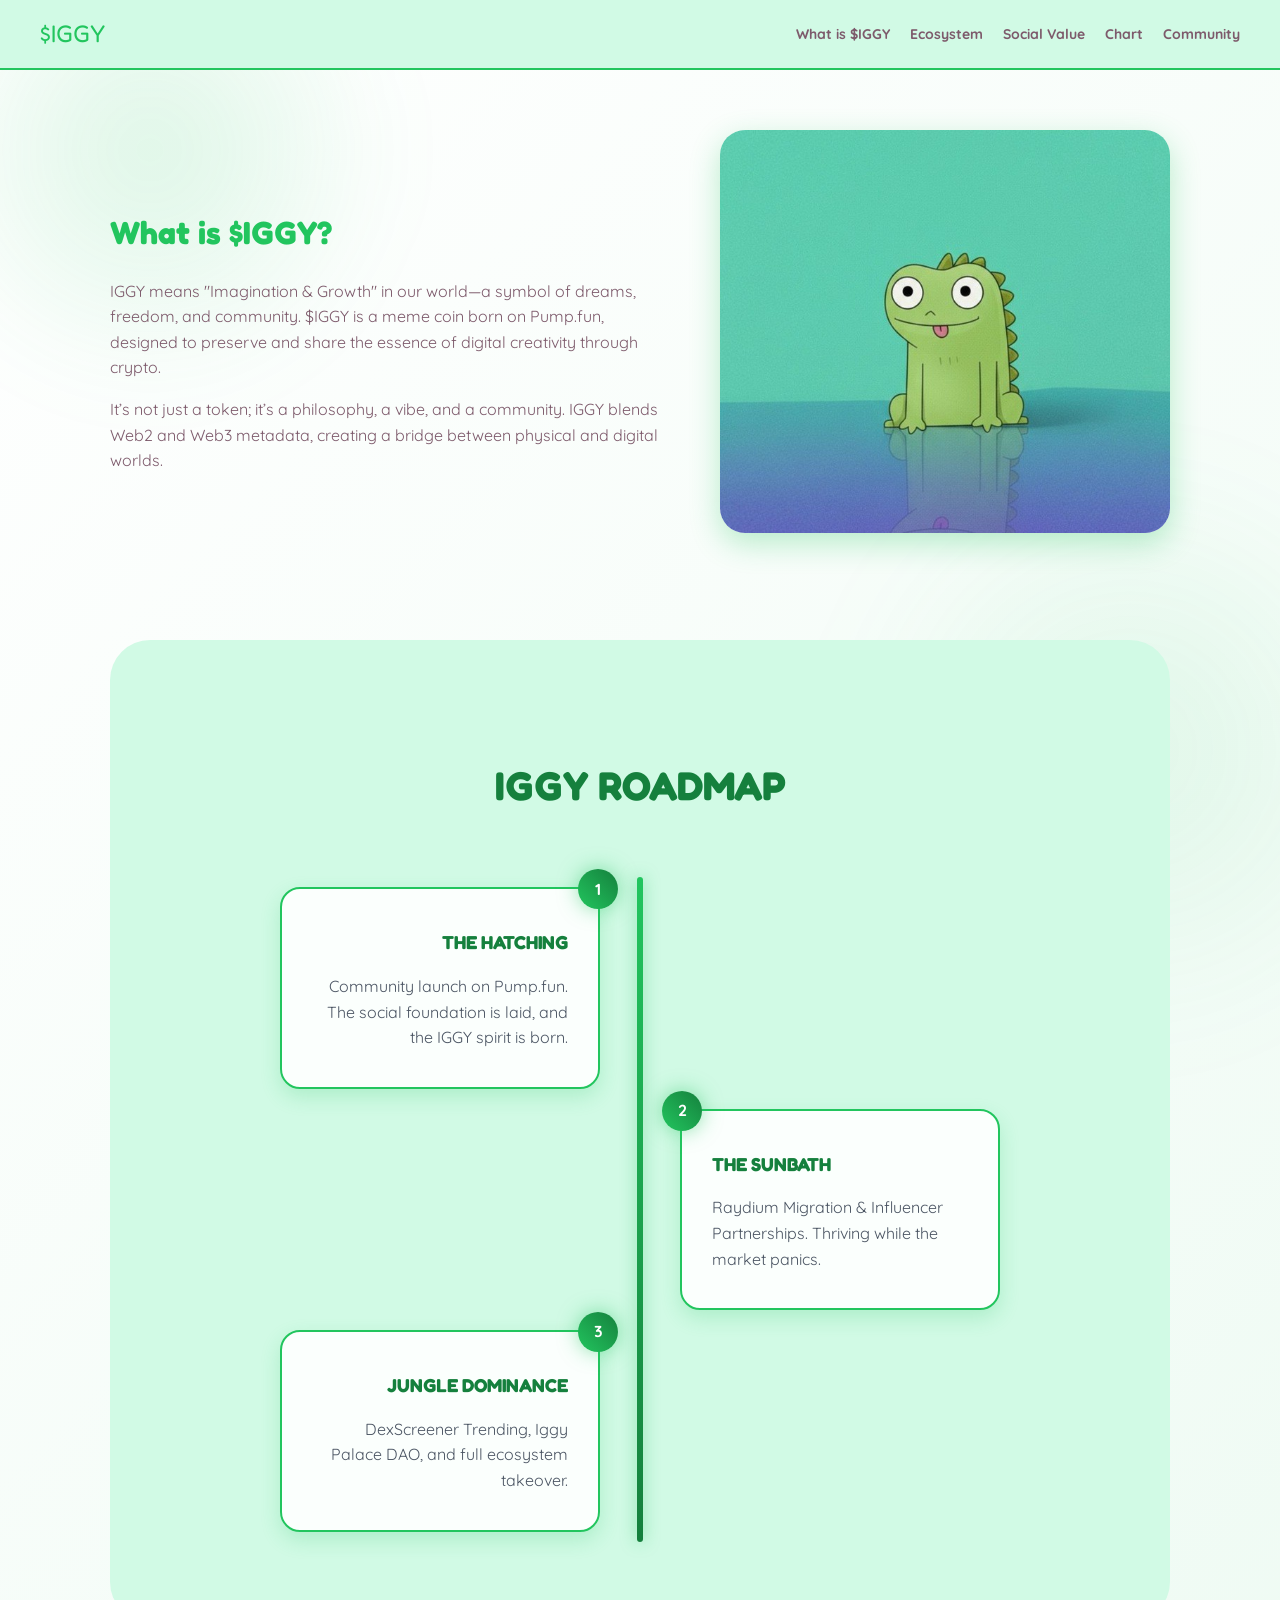
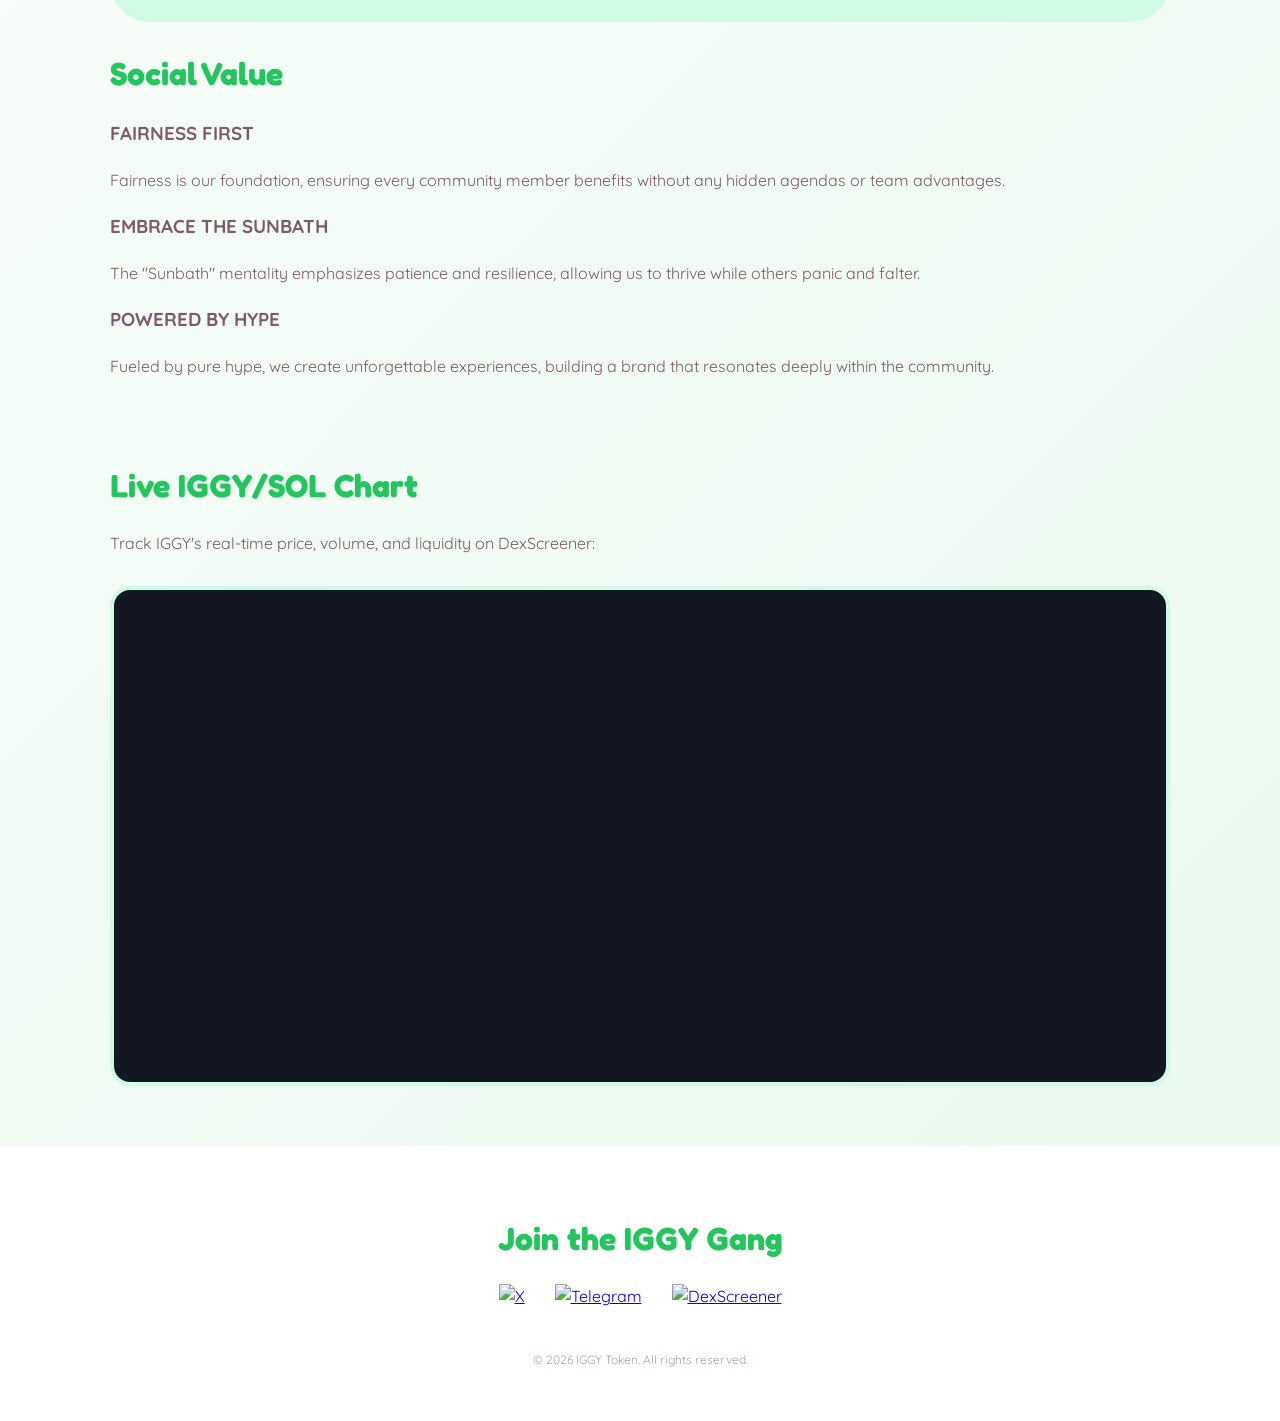
==== index.html @ 762c138a "Rename iggy.html to index.html" ====
<!DOCTYPE html>
<html lang="en">
<head>
    <meta charset="UTF-8">
    <meta name="viewport" content="width=device-width, initial-scale=1.0">
    <title>$IGGY The Baddas Crew</title>
    
    <link href="https://fonts.googleapis.com/css2?family=Fredoka+One&family=Quicksand:wght@500;700&display=swap" rel="stylesheet">
    
    <link rel="stylesheet" href="style.css">
</head>
<body>

    <nav>
        <a href="#" class="logo-area">
            $IGGY
        </a>
        <div class="nav-links">
            <a href="#about">What is $IGGY</a>
            <a href="#ecosystem">Ecosystem</a>
            <a href="#social">Social Value</a>
            <a href="#chart">Chart</a>
            <a href="#community">Community</a>
        </div>
    </nav>

    <div class="container">
        
        <section id="about" class="section-split">
            <div class="content-box">
                <h2>What is $IGGY?</h2>
                <p>IGGY means "Imagination & Growth" in our world—a symbol of dreams, freedom, and community. $IGGY is a meme coin born on Pump.fun, designed to preserve and share the essence of digital creativity through crypto.</p>
                <p>It’s not just a token; it’s a philosophy, a vibe, and a community. IGGY blends Web2 and Web3 metadata, creating a bridge between physical and digital worlds.</p>
            </div>
            <div class="image-box">
                <img src="images/IGGY HERO.jpg" alt="IGGY Character">
            </div>
        </section>

<section id="ecosystem" class="roadmap-container">
    <h2 class="roadmap-title">IGGY ROADMAP</h2>
    
    <div class="timeline">
        <div class="timeline-item left">
            <div class="timeline-content">
                <span class="step-tag">1</span>
                <h3>THE HATCHING</h3>
                <p>Community launch on Pump.fun. The social foundation is laid, and the IGGY spirit is born.</p>
                <div class="neon-line"></div>
            </div>
        </div>

        <div class="timeline-item right">
            <div class="timeline-content">
                <span class="step-tag">2</span>
                <h3>THE SUNBATH</h3>
                <p>Raydium Migration & Influencer Partnerships. Thriving while the market panics.</p>
                <div class="neon-line"></div>
            </div>
        </div>

        <div class="timeline-item left">
            <div class="timeline-content">
                <span class="step-tag">3</span>
                <h3>JUNGLE DOMINANCE</h3>
                <p>DexScreener Trending, Iggy Palace DAO, and full ecosystem takeover.</p>
                <div class="neon-line"></div>
            </div>
        </div>
    </div>
</section>

        <section id="social" style="text-align: left; margin-bottom: 80px;">
            <h2>Social Value</h2>
    <div class="value-item">
        <h3>FAIRNESS FIRST</h3>
        <p>Fairness is our foundation, ensuring every community member benefits without any hidden agendas or team advantages.</p>
    </div>

    <div class="value-item">
        <h3>EMBRACE THE SUNBATH</h3>
        <p>The "Sunbath" mentality emphasizes patience and resilience, allowing us to thrive while others panic and falter.</p>
    </div>

    <div class="value-item">
        <h3>POWERED BY HYPE</h3>
        <p>Fueled by pure hype, we create unforgettable experiences, building a brand that resonates deeply within the community.</p>
    </div>
</section>
        </section>

        <section id="chart">
            <h2>Live IGGY/SOL Chart</h2>
            <p>Track IGGY's real-time price, volume, and liquidity on DexScreener:</p>
            
            <div class="chart-container">
                <iframe 
                    height="100%" 
                    width="100%" 
                    id="dexscreener-embed" 
                    src="https://dexscreener.com/solana/JBa7x88fvn6piMPLtYzxrgA8dVePBBKxD5bsQVLEpump?embed=1&info=0&swaps=1" 
                    frameborder="0" 
                    allow="clipboard-write" 
                    allowfullscreen>
                </iframe>
            </div>
        </section>

    </div>

    <footer class="social-footer" id="community">
        <h2>Join the IGGY Gang</h2>
        <div class="social-icons">
            <a href="https://x.com/iggy_iguana_sol" target="_blank">
                <img src="https://cdn-icons-png.flaticon.com/512/733/733579.png" alt="X">
            </a>
            <a href="https://t.me/The_Iguana_Iggy" target="_blank">
                <img src="https://cdn-icons-png.flaticon.com/512/2111/2111646.png" alt="Telegram">
            </a>
            <a href="https://dexscreener.com/solana/ddopgv7kpfcjldgk4bumfcmhpevyxrppeqwljmugxhev" target="_blank">
                <img src="https://cdn-icons-png.flaticon.com/512/4436/4436481.png" alt="DexScreener">
            </a>
        </div>
        <p style="margin-top: 40px; font-size: 12px; opacity: 0.6;">© 2026 IGGY Token. All rights reserved.</p>
    </footer>

    <script src="script.js"></script>
</body>
</html>
---- style.css ----
:root {
    --pink-accent: #22C55E;
    --pink-light: #D1FAE5;
    --text-color: #7d5a6b;
    --white: #ffffff;
}

* {
    box-sizing: border-box;
    scroll-behavior: smooth;
}

body {
    margin: 0;
    padding: 0;
    font-family: 'Quicksand', sans-serif;
    background: linear-gradient(-45deg, #ffffff, #F0FDF4, #E0F7E9, #ffffff);
    background-size: 400% 400%;
    animation: gradient 15s ease infinite;
    color: var(--text-color);
    line-height: 1.6;
    position: relative;
    overflow-x: hidden;
}

body::before {
    content: '';
    position: fixed;
    width: 500px;
    height: 500px;
    background: radial-gradient(circle, rgba(34, 197, 94, 0.15) 0%, transparent 70%);
    border-radius: 40%;
    top: -100px;
    left: -100px;
    filter: blur(40px);
    animation: float 8s ease-in-out infinite;
    z-index: -1;
}

body::after {
    content: '';
    position: fixed;
    width: 600px;
    height: 600px;
    background: radial-gradient(circle, rgba(34, 197, 94, 0.1) 0%, transparent 70%);
    border-radius: 35%;
    bottom: -150px;
    right: -150px;
    filter: blur(50px);
    animation: float-reverse 10s ease-in-out infinite;
    z-index: -1;
}

@keyframes gradient {
    0% {
        background-position: 0% 50%;
    }
    50% {
        background-position: 100% 50%;
    }
    100% {
        background-position: 0% 50%;
    }
}

@keyframes float {
    0%, 100% {
        transform: translate(0, 0) rotate(0deg);
    }
    50% {
        transform: translate(30px, -30px) rotate(180deg);
    }
}

@keyframes float-reverse {
    0%, 100% {
        transform: translate(0, 0) rotate(180deg);
    }
    50% {
        transform: translate(-30px, 30px) rotate(0deg);
    }
}

/* --- NAVIGATION --- */
nav {
    background-color: var(--pink-light);
    padding: 15px 40px;
    display: flex;
    justify-content: space-between;
    align-items: center;
    border-bottom: 2px solid var(--pink-accent);
    position: sticky;
    top: 0;
    z-index: 1000;
}

.logo-area {
    display: flex;
    align-items: center;
    gap: 10px;
    font-family: 'Fredoka One', cursive;
    font-size: 24px;
    color: var(--pink-accent);
    text-decoration: none;
}

.nav-links {
    display: flex;
    gap: 20px;
}

.nav-links a {
    text-decoration: none;
    color: var(--text-color);
    font-weight: 700;
    font-size: 14px;
    transition: color 0.3s;
}

.nav-links a:hover {
    color: var(--pink-accent);
}

/* --- HERO / ABOUT SECTION --- */
.container {
    max-width: 1100px;
    margin: 0 auto;
    padding: 60px 20px;
}

.section-split {
    display: flex;
    align-items: center;
    gap: 50px;
    margin-bottom: 100px;
}

.content-box {
    flex: 1;
}

.image-box img {
    width: 100%;
    max-width: 450px;
    border-radius: 25px;
    /* Match the subtle shadow from your screenshots */
    box-shadow: 0 10px 30px rgba(34, 197, 94, 0.3);
}

h2 {
    font-family: 'Fredoka One', cursive;
    font-size: 32px;
    color: var(--pink-accent);
    margin-bottom: 20px;
}

.roadmap-container {
    background: #D1FAE5; /* Light green */
    padding: 80px 20px;
    border-radius: 40px;
    position: relative;
    overflow: hidden;
}

.roadmap-title {
    text-align: center;
    color: #15803d; /* Dark green */
    text-shadow: none;
    font-size: 40px;
    margin-bottom: 60px;
    font-weight: 900;
}

/* The Glowing Path Line */
.timeline {
    position: relative;
    max-width: 800px;
    margin: 0 auto;
}

.timeline::after {
    content: '';
    position: absolute;
    width: 6px;
    background: linear-gradient(to bottom, #22C55E, #15803d);
    box-shadow: 0 0 15px rgba(34, 197, 94, 0.5);
    top: 0;
    bottom: 0;
    left: 50%;
    margin-left: -3px;
    border-radius: 10px;
}

/* Timeline Items */
.timeline-item {
    padding: 10px 40px;
    position: relative;
    background: inherit;
    width: 50%;
}

.timeline-item.left { left: 0; text-align: right; }
.timeline-item.right { left: 50%; text-align: left; }

/* The Glass Content Box */
.timeline-content {
    padding: 20px 30px;
    background: rgba(255, 255, 255, 0.9);
    backdrop-filter: blur(10px);
    border: 2px solid #22C55E;
    border-radius: 20px;
    position: relative;
    box-shadow: 0 8px 20px rgba(34, 197, 94, 0.2);
}

.timeline-content h3 {
    color: #15803d; /* Dark green */
    font-family: 'Fredoka One', cursive;
    margin-bottom: 10px;
}

.timeline-content p {
    color: #4b5563; /* Dark gray for readability */
}

.step-tag {
    position: absolute;
    top: -20px;
    background: linear-gradient(45deg, #22C55E, #15803d);
    color: white;
    width: 40px;
    height: 40px;
    border-radius: 50%;
    display: flex;
    align-items: center;
    justify-content: center;
    font-weight: bold;
    box-shadow: 0 0 20px rgba(34, 197, 94, 0.5);
}

.left .step-tag { right: -20px; }
.right .step-tag { left: -20px; }

@media screen and (max-width: 600px) {
    .timeline::after { left: 31px; }
    .timeline-item { width: 100%; padding-left: 70px; padding-right: 25px; }
    .timeline-item.right { left: 0%; }
    .left .step-tag, .right .step-tag { left: -50px; }
    .timeline-item.left { text-align: left; }
}
/* --- CHART SECTION --- */
.chart-container {
    background: #131722; /* GeckoTerminal/TradingView Dark Background */
    border-radius: 20px;
    overflow: hidden;
    border: 4px solid var(--pink-light);
    margin-top: 30px;
    height: 500px;
}

/* --- SOCIALS FOOTER --- */
.social-footer {
    text-align: center;
    padding: 40px 20px;
    background-color: var(--white);
}

.social-icons {
    display: flex;
    justify-content: center;
    gap: 30px;
    margin-top: 20px;
}

.social-icons img {
    width: 40px;
    height: 40px;
    transition: transform 0.2s;
    cursor: pointer;
}

.social-icons img:hover {
    transform: scale(1.2);
}
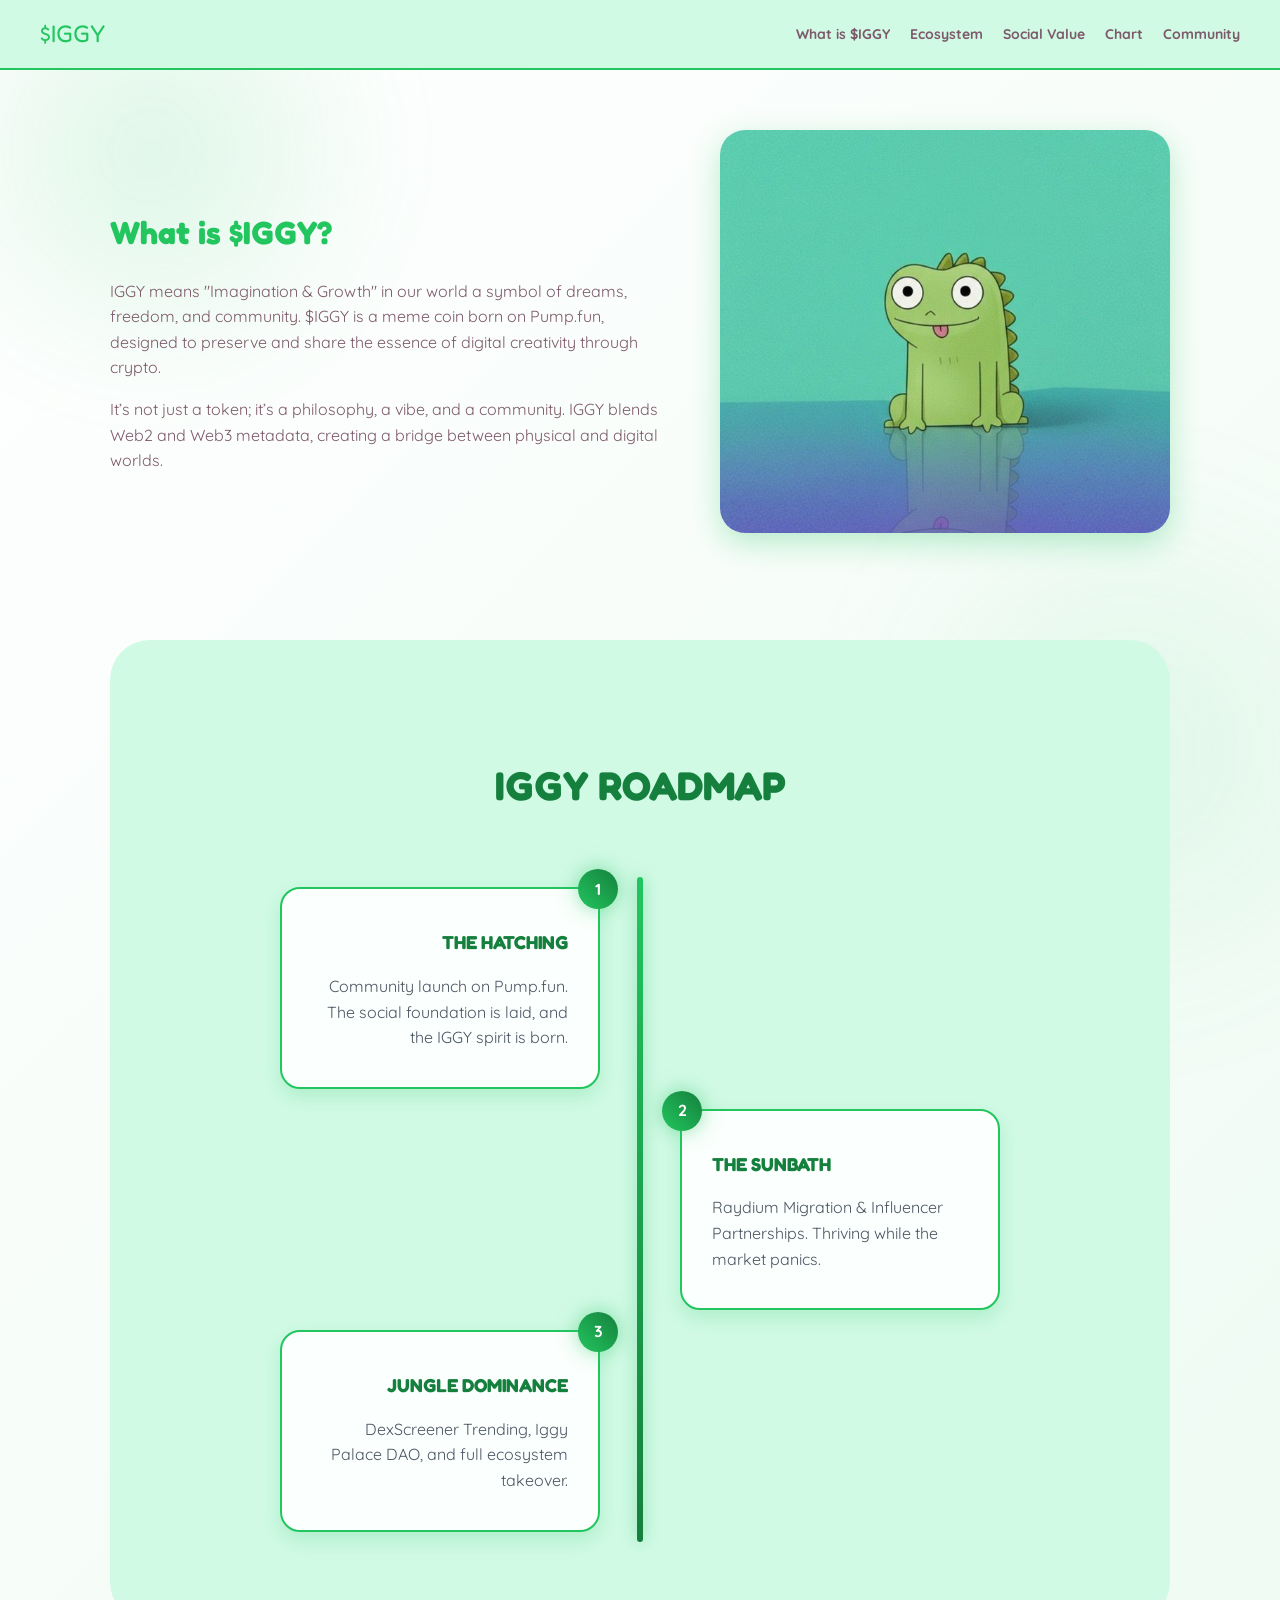
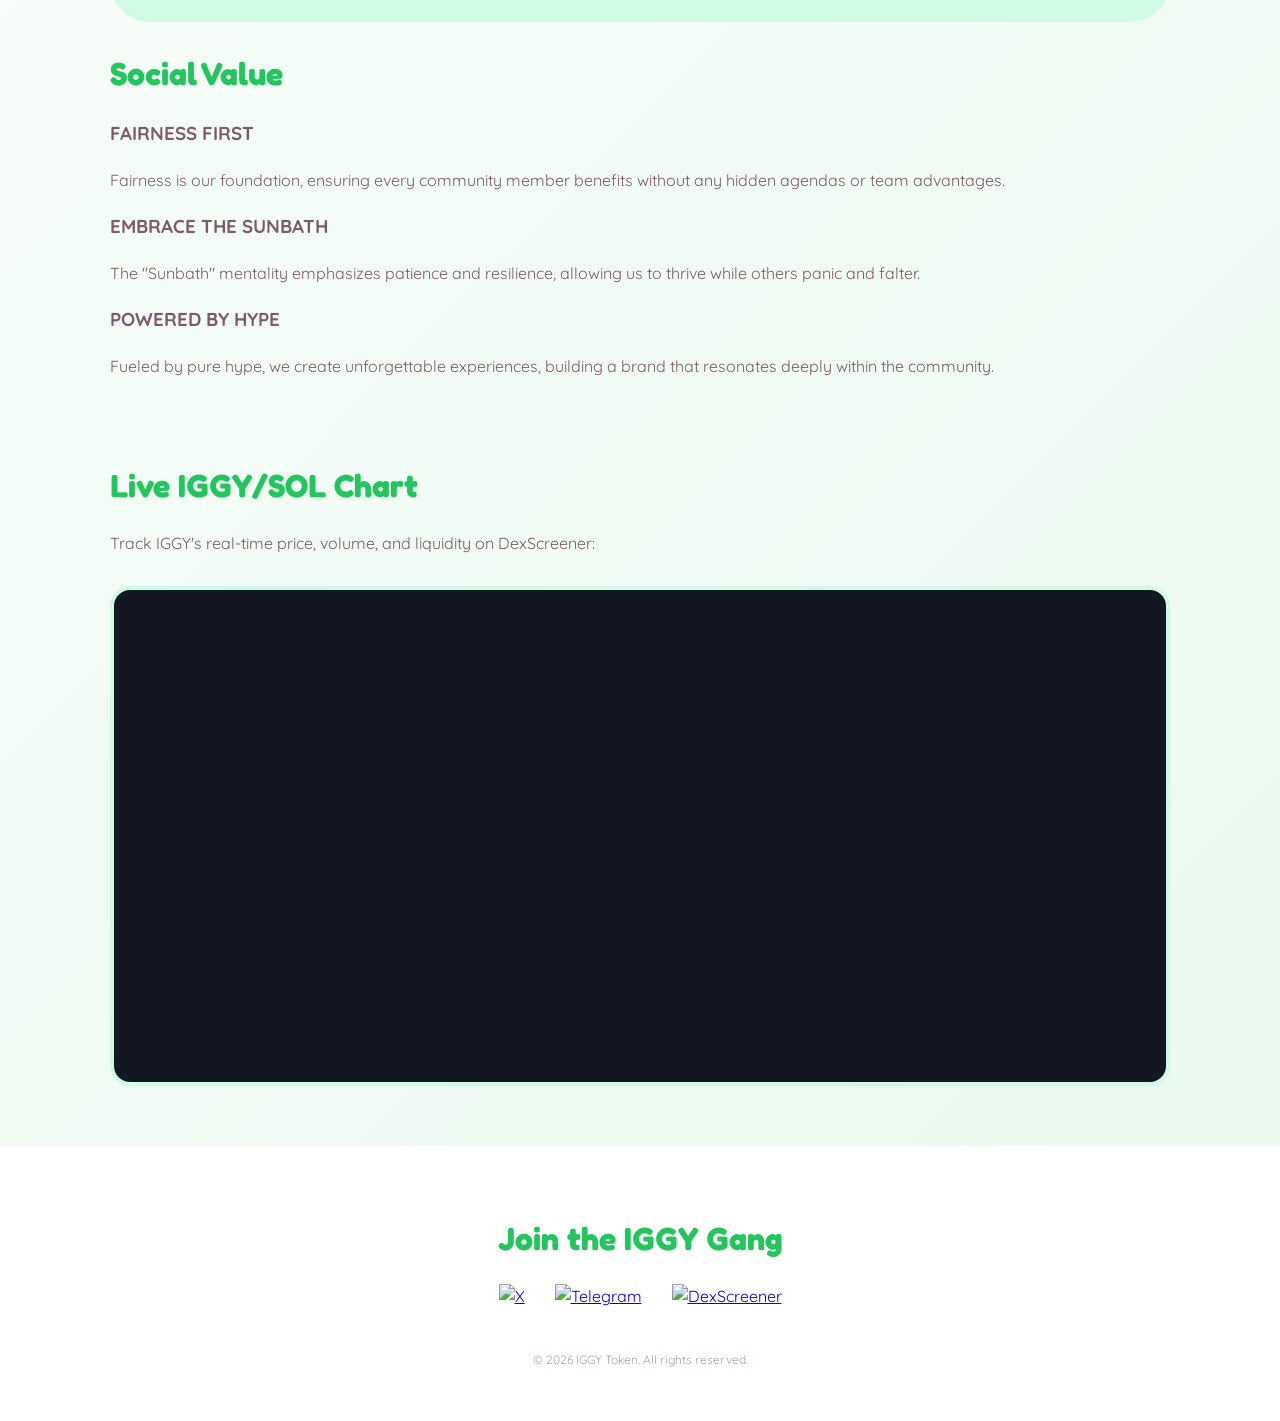
==== commit f4357869: "Fix HTML formatting and structure" ====
--- a/index.html
+++ b/index.html
@@ -29,7 +29,7 @@
         <section id="about" class="section-split">
             <div class="content-box">
                 <h2>What is $IGGY?</h2>
-                <p>IGGY means "Imagination & Growth" in our world—a symbol of dreams, freedom, and community. $IGGY is a meme coin born on Pump.fun, designed to preserve and share the essence of digital creativity through crypto.</p>
+                <p>IGGY means "Imagination & Growth" in our world a symbol of dreams, freedom, and community. $IGGY is a meme coin born on Pump.fun, designed to preserve and share the essence of digital creativity through crypto.</p>
                 <p>It’s not just a token; it’s a philosophy, a vibe, and a community. IGGY blends Web2 and Web3 metadata, creating a bridge between physical and digital worlds.</p>
             </div>
             <div class="image-box">
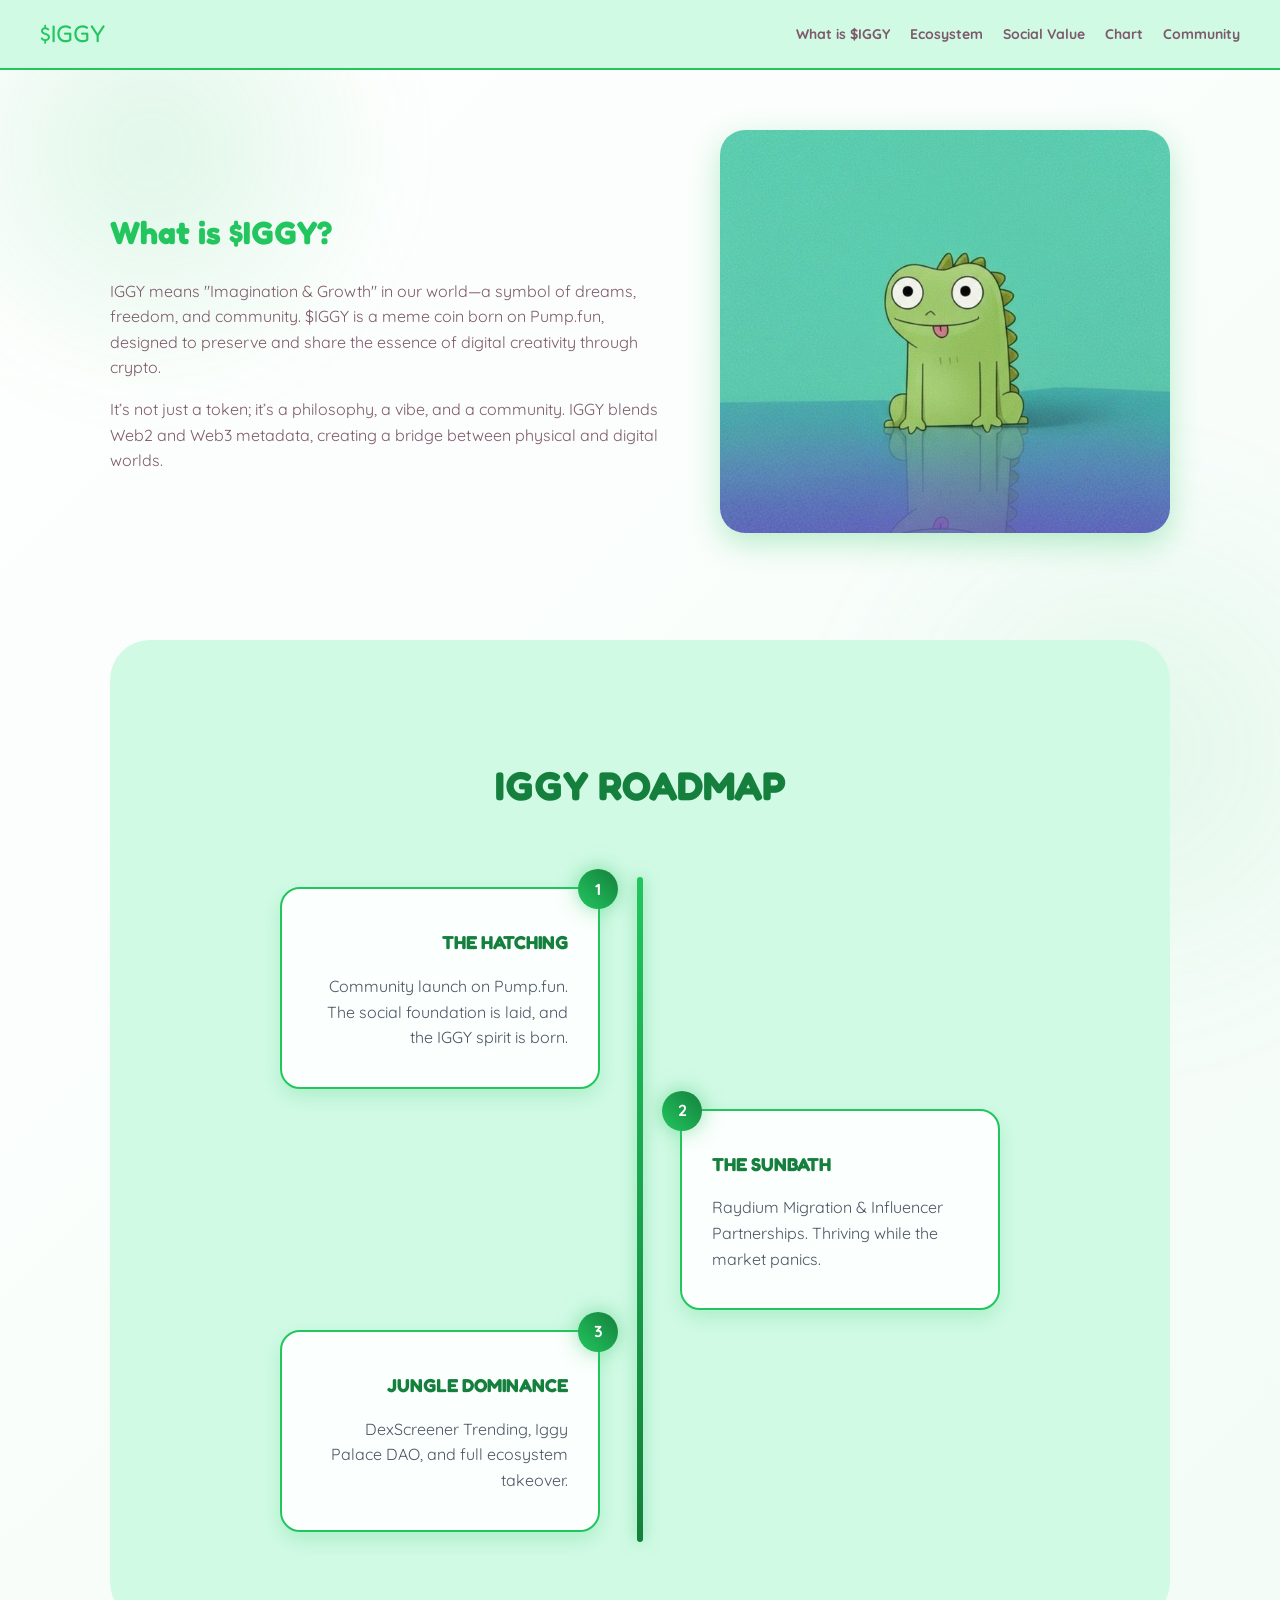
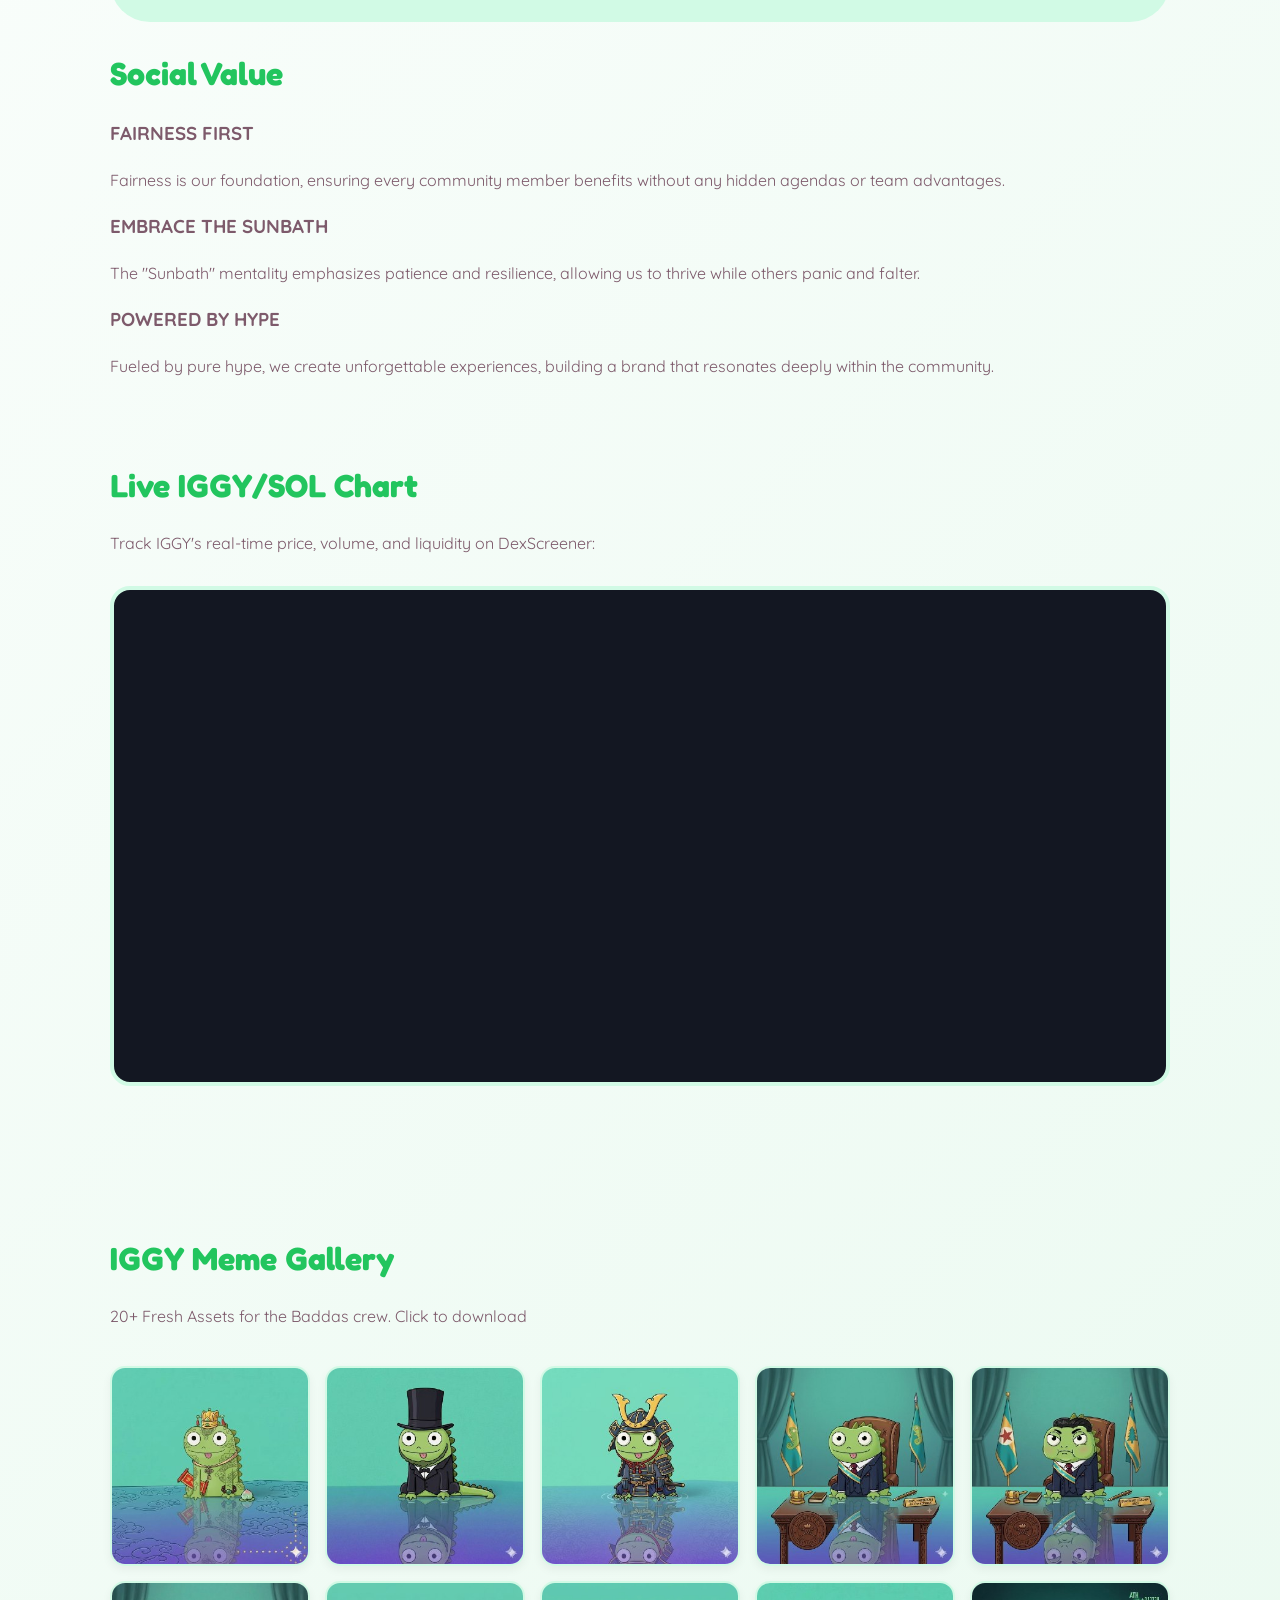
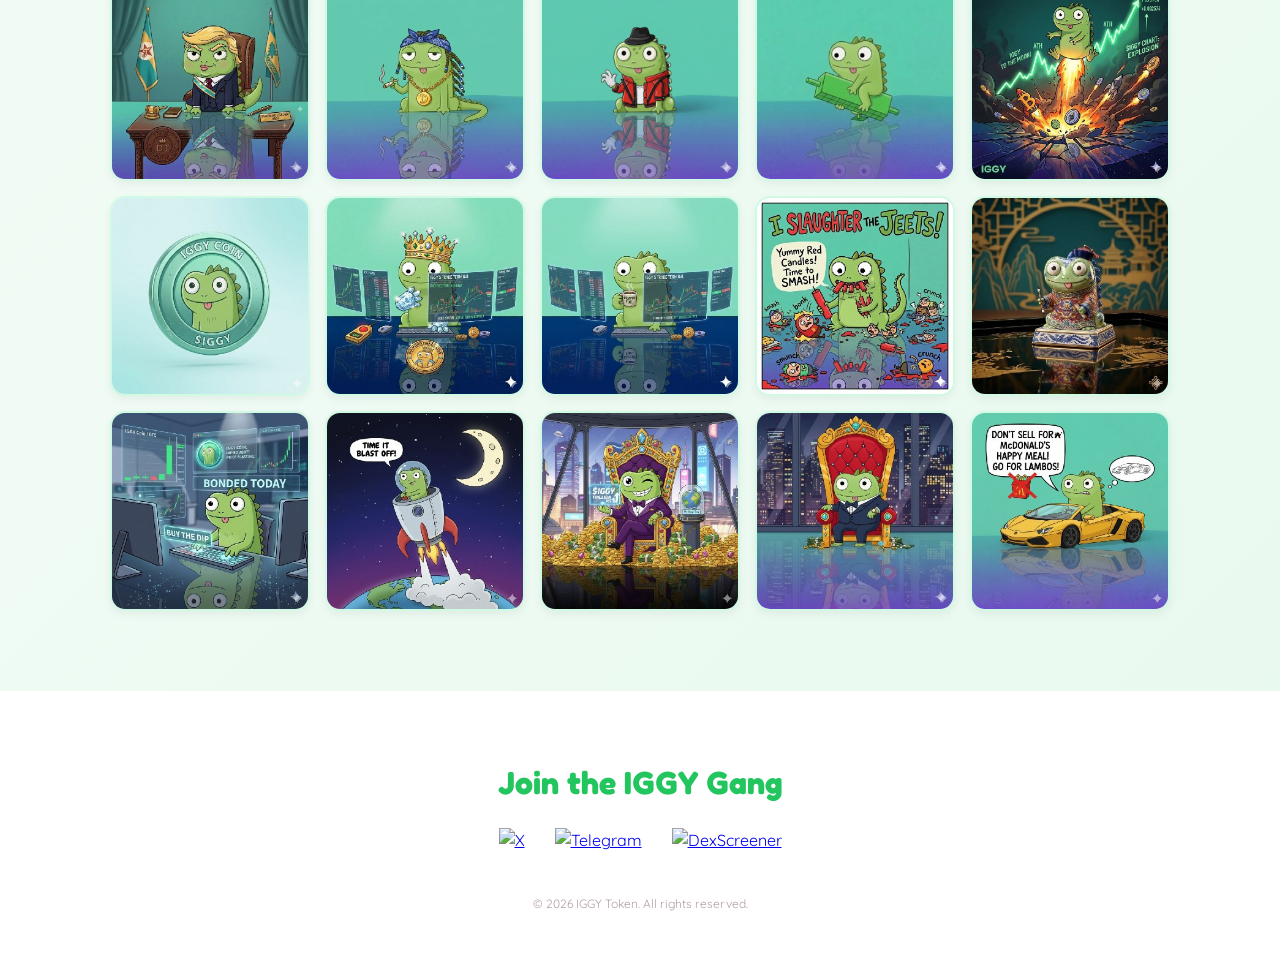
==== commit 35071dcd: "Rename iggy.html to index.html" ====
--- a/index.html
+++ b/index.html
@@ -29,7 +29,7 @@
         <section id="about" class="section-split">
             <div class="content-box">
                 <h2>What is $IGGY?</h2>
-                <p>IGGY means "Imagination & Growth" in our world a symbol of dreams, freedom, and community. $IGGY is a meme coin born on Pump.fun, designed to preserve and share the essence of digital creativity through crypto.</p>
+                <p>IGGY means "Imagination & Growth" in our world—a symbol of dreams, freedom, and community. $IGGY is a meme coin born on Pump.fun, designed to preserve and share the essence of digital creativity through crypto.</p>
                 <p>It’s not just a token; it’s a philosophy, a vibe, and a community. IGGY blends Web2 and Web3 metadata, creating a bridge between physical and digital worlds.</p>
             </div>
             <div class="image-box">
@@ -107,6 +107,14 @@
         </section>
 
     </div>
+    <section id="gallery" class="container">
+    <div class="gallery-header">
+        <h2>IGGY Meme Gallery</h2>
+        <p>20+ Fresh Assets for the Baddas crew. Click to download</p>
+    </div>
+
+    <div class="meme-grid" id="iggy-meme-container"></div>
+</section>
 
     <footer class="social-footer" id="community">
         <h2>Join the IGGY Gang</h2>
--- a/style.css
+++ b/style.css
@@ -282,3 +282,28 @@
 .social-icons img:hover {
     transform: scale(1.2);
 }
+.meme-grid {
+    display: grid;
+    /* This makes it 4 columns on desktop, 2 on mobile automatically */
+    grid-template-columns: repeat(auto-fill, minmax(200px, 1fr));
+    gap: 15px;
+    padding: 20px 0;
+}
+
+.meme-card {
+    position: relative;
+    border-radius: 15px;
+    overflow: hidden;
+    background: #f9f9f9;
+    border: 2px solid var(--pink-light);
+    aspect-ratio: 1 / 1;
+    box-shadow: 0 4px 10px rgba(0,0,0,0.05);
+}
+
+/* Optimization for many images */
+.meme-card img {
+    width: 100%;
+    height: 100%;
+    object-fit: cover;
+    display: block;
+}
